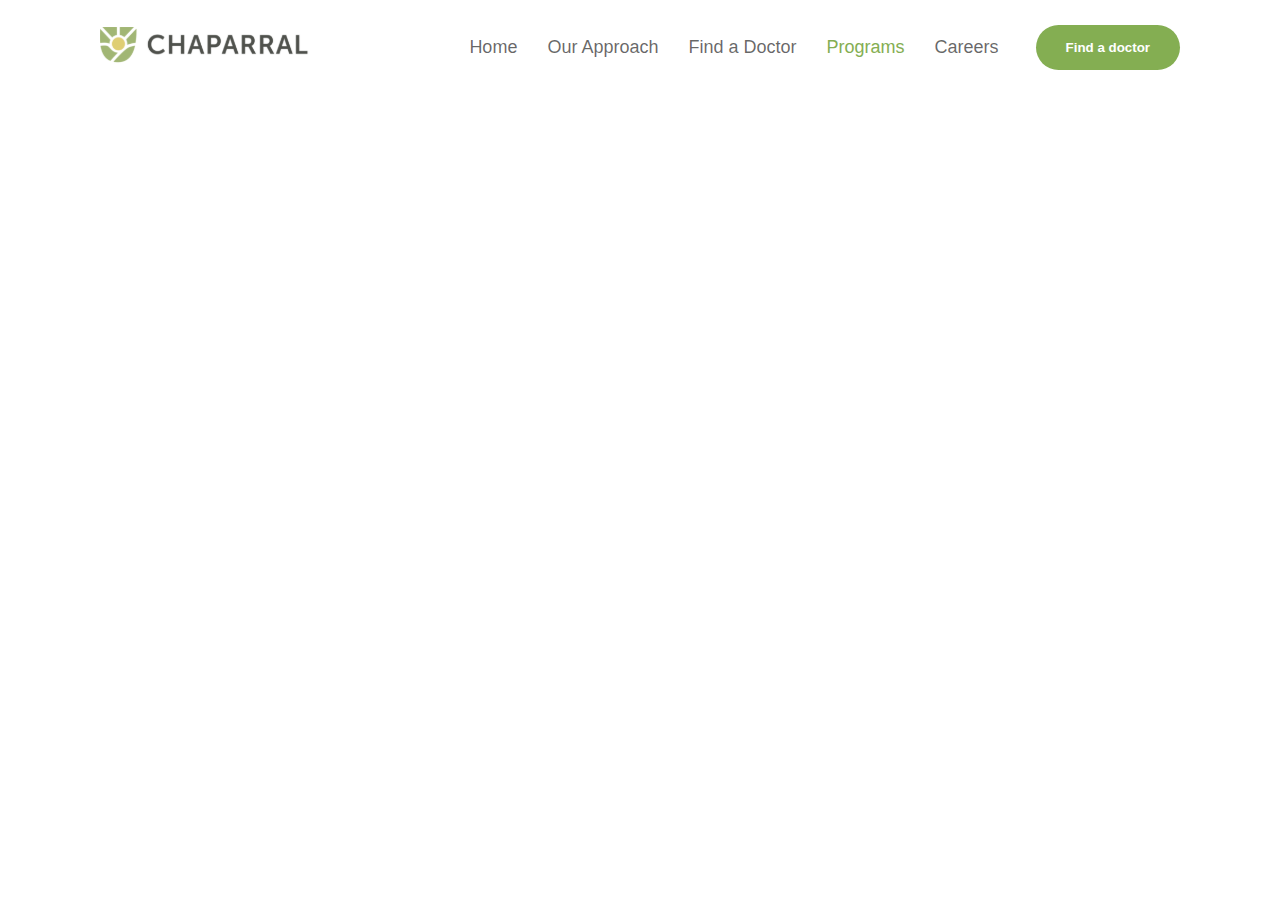
==== progarms.html @ a3523f10 "nav bar" ====
<!DOCTYPE html>
<html lang="en">
  <head>
    <meta charset="UTF-8" />
    <meta http-equiv="X-UA-Compatible" content="IE=edge" />
    <meta name="viewport" content="width=device-width, initial-scale=1.0" />
    <link rel="stylesheet" href="./assets/fonts/fraunces/stylesheet.css" />
    <link rel="stylesheet" href="./assets/fonts/Inter/stylesheet.css" />
    <link rel="stylesheet" href="./css/programs.css" />
    <link rel="stylesheet" href="./css/shared.css" />
    <title>Programs</title>
  </head>
  <body>
    <!-- header section -->
    <header class="header">
      <div class="container">
        <div class="header-navbar d-flex between items-center">
          <figure class="header-navbar__banner">
            <img src="./assets/images/header/logo.svg" alt="nav banner" />
          </figure>
          <div class="header-navbar-items d-flex items-center">
            <ul class="navbar-items list-none d-flex">
              <li class="navbar-item">
                <a href="#" class="nav-item">Home</a>
              </li>
              <li class="navbar-item">
                <a href="#" class="nav-item">Our Approach</a>
              </li>
              <li class="navbar-item">
                <a href="#" class="nav-item">Find a Doctor</a>
              </li>
              <li class="navbar-item">
                <a href="#" class="nav-item active">Programs</a>
              </li>
              <li class="navbar-item">
                <a href="#" class="nav-item">Careers</a>
              </li>
            </ul>
            <div class="section-btn d-flex items-center">
              <button type="button" class="btn nav-btn">
                <a href="#" class="link">Find a doctor</a>
              </button>

              <button type="button" class="nav-icon">
                <span class="nav-icon__item"></span>
                <span class="nav-icon__item"></span>
                <span class="nav-icon__item"></span>
              </button>
            </div>
          </div>
        </div>
      </div>
    </header>
    <!-- /header section -->
  </body>
</html>
---- assets/fonts/fraunces/stylesheet.css ----
@font-face {
  font-family: "Fraunces 9pt";
  src: url("Fraunces9pt-SemiBoldItalic.eot");
  src: url("Fraunces9pt-SemiBoldItalic.eot?#iefix") format("embedded-opentype"),
    url("Fraunces9pt-SemiBoldItalic.woff") format("woff"),
    url("Fraunces9pt-SemiBoldItalic.ttf") format("truetype"),
    url("Fraunces9pt-SemiBoldItalic.svg#Fraunces9pt-SemiBoldItalic")
      format("svg");
  font-weight: 600;
  font-style: italic;
  font-display: swap;
}

@font-face {
  font-family: "Fraunces 9pt";
  src: url("Fraunces9pt-Regular.eot");
  src: url("Fraunces9pt-Regular.eot?#iefix") format("embedded-opentype"),
    url("Fraunces9pt-Regular.woff") format("woff"),
    url("Fraunces9pt-Regular.ttf") format("truetype"),
    url("Fraunces9pt-Regular.svg#Fraunces9pt-Regular") format("svg");
  font-weight: normal;
  font-style: normal;
  font-display: swap;
}
---- assets/fonts/Inter/stylesheet.css ----
@font-face {
    font-family: 'Inter';
    src: url('Inter-Regular.eot');
    src: url('Inter-Regular.eot?#iefix') format('embedded-opentype'),
        url('Inter-Regular.woff') format('woff'),
        url('Inter-Regular.ttf') format('truetype'),
        url('Inter-Regular.svg#Inter-Regular') format('svg');
    font-weight: normal;
    font-style: normal;
    font-display: swap;
}
---- css/shared.css ----
* {
  margin: 0;
  padding: 0;
  box-sizing: border-box;
}

.container {
  max-width: 1440px;
  margin: 0 auto;
  padding: 0 145px;
}

/* HEADER SECTION */
.header-navbar {
  padding-top: 25px;
  padding-bottom: 25px;
}

.header-navbar-items {
  gap: 37px;
}

.navbar-items {
  gap: 30px;
}

.nav-icon {
  display: none;
  flex-direction: column;
  gap: 6px;
  cursor: pointer;
  background-color: #ffff;
  border: none;
  margin-left: 30px;
}

.nav-icon__item {
  width: 30px;
  height: 4px;
  background-color: black;
  border-radius: 100px;
}

/* button */
.btn {
  border-radius: 40px;
  padding: 15px 30px;
  background-color: #84ae52;
  font-weight: 700;
  border: none;
  cursor: pointer;
}

.btn a {
  color: #ffffff;
  font-family: "Inter", sans-serif;
}

.btn:hover {
  background-color: #659727;
}

/* Nav bar */
.nav-item {
  text-decoration: none;
  color: rgba(0, 0, 0, 0.6);
  font-size: 18px;
  font-family: "Inter", sans-serif;
}

.nav-item:hover {
  color: #84ae52;
}

.active {
  color: #84ae52;
}

.nav-color {
  color: rgba(0, 0, 0, 0.6);
}

.link {
  text-decoration: none;
}

.list-none {
  list-style: none;
}

/* Flex  */
.d-flex {
  display: flex;
}

.between {
  justify-content: space-between;
}

.items-center {
  align-items: center;
}

/* Title */
.main-title {
  font-size: 60px;
  line-height: 69px;
  font-family: "Fraunces 9pt";
  font-weight: 600;
}

.section-title {
  font-size: 44px;
  line-height: 54px;
  font-family: "Fraunces 9pt";
  font-weight: 600;
}

.section-subtitle {
  color: rgba(0, 0, 0, 0.6);
  font-size: 24px;
  font-family: "Inter";
}

.info {
  color: rgba(0, 0, 0, 0.6);
  font-family: "Inter";
}

/* Size */
.fs-24 {
  font-size: 24px;
}

.fs-18 {
  font-size: 18px;
}

@media (max-width: 1300px) {
  .container {
    padding: 0 100px;
  }
}

@media (max-width: 1200px) {
  .navbar-items {
    display: none;
  }

  .nav-icon {
    display: flex;
  }
}

@media (max-width: 992px) {
}

@media (max-width: 768px) {
  .container {
    padding: 0 30px;
  }
}

@media (max-width: 576px) {
  .container {
    padding: 0 20px;
  }

  .nav-btn {
    display: none;
  }

  .header-navbar__banner img {
    width: 98%;
  }

  .header-navbar {
    padding: 20px 0;
  }
}
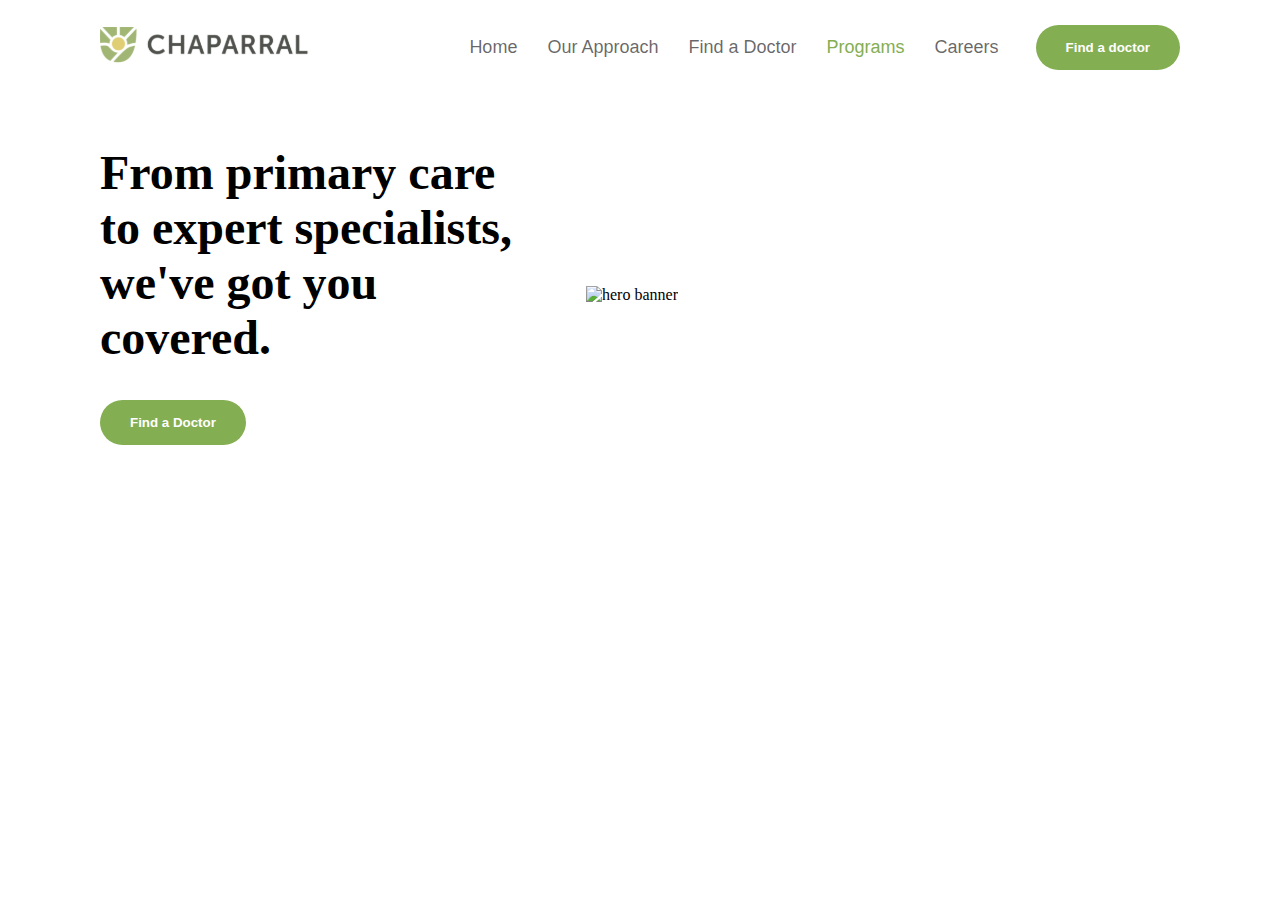
==== commit 12fa98ef: "hero section" ====
--- a/progarms.html
+++ b/progarms.html
@@ -52,5 +52,25 @@
       </div>
     </header>
     <!-- /header section -->
+
+    <!-- Hero section -->
+    <section class="hero">
+      <div class="container">
+        <div class="hero-items d-flex between items-center">
+          <div class="hero-info">
+            <h1 class="hero-title main-title">
+              From primary care to expert specialists, we've got you covered.
+            </h1>
+            <button class="btn hero-btn" type="button">
+              <a href="#" class="link">Find a Doctor</a>
+            </button>
+          </div>
+          <div class="hero-banner">
+            <img src="./assets/images/hero/hero-banner.svg" alt="hero banner" />
+          </div>
+        </div>
+      </div>
+    </section>
+    <!-- /Hero section -->
   </body>
 </html>
--- a/css/programs.css
+++ b/css/programs.css
@@ -0,0 +1,78 @@
+/* Hero styles */
+.hero-btn {
+  margin-top: 35px;
+}
+
+.hero-items {
+  padding-top: 50px;
+}
+
+.hero-info {
+  width: 40%;
+}
+
+.hero-title {
+  font-size: 60px;
+  line-height: 66px;
+}
+
+.hero-banner {
+  width: 55%;
+}
+
+.hero-banner img {
+  width: 100%;
+}
+
+@media (max-width: 1300px) {
+  /* HERO */
+  .hero-title {
+    font-size: 48px;
+    line-height: 55px;
+  }
+}
+
+@media (max-width: 1200px) {
+  /* HERO */
+  .hero-title {
+    font-size: 38px;
+  }
+}
+
+@media (max-width: 992px) {
+  /* HERO */
+  .hero-items {
+    flex-direction: column;
+    text-align: center;
+  }
+
+  .hero-info {
+    width: 100%;
+  }
+
+  .hero-banner {
+    margin-top: 50px;
+    width: 100%;
+  }
+}
+
+@media (max-width: 576px) {
+  /* HERO */
+  .hero-title {
+    font-size: 24px;
+    line-height: 30px;
+  }
+
+  .hero-btn {
+    margin-top: 20px;
+  }
+
+  .hero-banner {
+    margin-top: 25px;
+  }
+
+  .btn {
+    padding: 10px;
+    width: 80%;
+  }
+}
--- a/css/shared.css
+++ b/css/shared.css
@@ -2,6 +2,7 @@
   margin: 0;
   padding: 0;
   box-sizing: border-box;
+  transition: 0.2s;
 }
 
 .container {
@@ -103,8 +104,6 @@
 
 /* Title */
 .main-title {
-  font-size: 60px;
-  line-height: 69px;
   font-family: "Fraunces 9pt";
   font-weight: 600;
 }
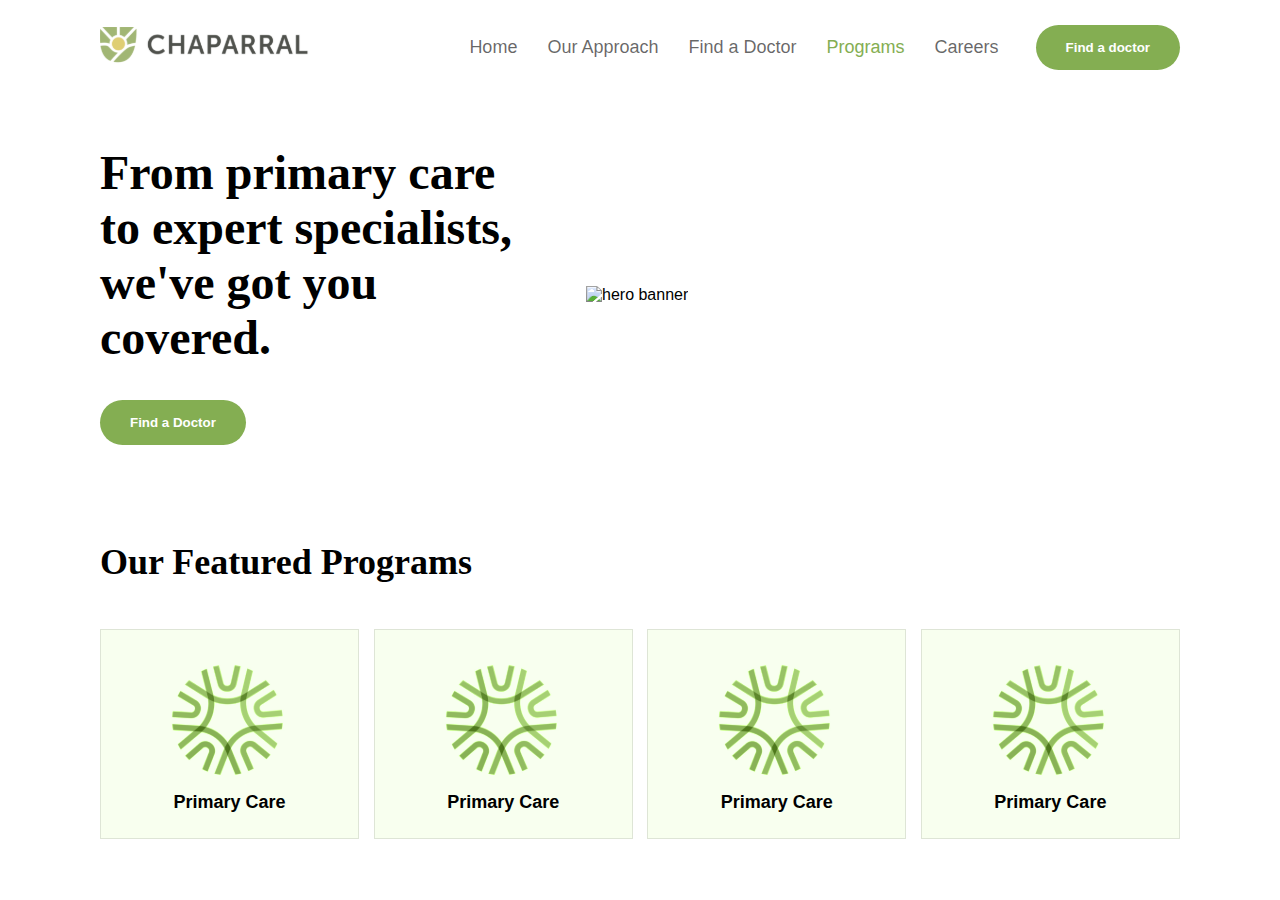
==== commit 79a011f4: "progarms section" ====
--- a/progarms.html
+++ b/progarms.html
@@ -72,5 +72,33 @@
       </div>
     </section>
     <!-- /Hero section -->
+
+    <!-- Programs section -->
+    <section class="programs">
+      <div class="container">
+        <h2 class="section-title programs-title fs-36">
+          Our Featured Programs
+        </h2>
+        <div class="programs-cards d-flex">
+          <div class="programs-card text-center">
+            <img src="./assets/images/programs/img-1.svg" alt="card img" />
+            <p class="fs-18">Primary Care</p>
+          </div>
+          <div class="programs-card text-center">
+            <img src="./assets/images/programs/img-1.svg" alt="card img" />
+            <p class="fs-18">Primary Care</p>
+          </div>
+          <div class="programs-card text-center">
+            <img src="./assets/images/programs/img-1.svg" alt="card img" />
+            <p class="fs-18">Primary Care</p>
+          </div>
+          <div class="programs-card text-center">
+            <img src="./assets/images/programs/img-1.svg" alt="card img" />
+            <p class="fs-18">Primary Care</p>
+          </div>
+        </div>
+      </div>
+    </section>
+    <!-- /Programs section -->
   </body>
 </html>
--- a/css/programs.css
+++ b/css/programs.css
@@ -24,12 +24,41 @@
   width: 100%;
 }
 
+/* PROGRAMS STYLES */
+.programs {
+  margin-top: 90px;
+}
+
+.programs-cards {
+  margin-top: 40px;
+  justify-content: space-between;
+}
+
+.programs-cards img {
+  width: 100%;
+}
+
+.programs-card {
+  cursor: pointer;
+  border: 1px solid #0000001a;
+  padding: 25px 62px;
+  width: 24%;
+  background-color: #f8ffef;
+  font-weight: 600;
+}
+
+.programs-card:hover {
+  background: #f3f3f3;
+}
+
 @media (max-width: 1300px) {
   /* HERO */
   .hero-title {
     font-size: 48px;
     line-height: 55px;
   }
+
+  /* PROGRAMS */
 }
 
 @media (max-width: 1200px) {
@@ -37,13 +66,14 @@
   .hero-title {
     font-size: 38px;
   }
+
+  /* PROGRAMS */
 }
 
 @media (max-width: 992px) {
   /* HERO */
   .hero-items {
     flex-direction: column;
-    text-align: center;
   }
 
   .hero-info {
@@ -53,6 +83,22 @@
   .hero-banner {
     margin-top: 50px;
     width: 100%;
+  }
+
+  /* PROGRAMS */
+  .programs-cards {
+    margin-top: 30px;
+    flex-wrap: wrap;
+    gap: 30px;
+    justify-content: space-evenly;
+  }
+
+  .programs-card {
+    width: 40%;
+  }
+
+  .fs-18 {
+    font-size: 16px;
   }
 }
 
@@ -75,4 +121,27 @@
     padding: 10px;
     width: 80%;
   }
+
+  /* PROGRAMS */
+  .programs {
+    margin-top: 30px;
+  }
+
+  .programs-cards {
+    gap: 25px;
+    margin-top: 20px;
+  }
+
+  .programs-card {
+    width: 70%;
+    padding: 25px 20px;
+  }
+
+  .programs-card img {
+    width: 90%;
+  }
+
+  .fs-36px {
+    font-size: 24px;
+  }
 }
--- a/css/shared.css
+++ b/css/shared.css
@@ -3,6 +3,7 @@
   padding: 0;
   box-sizing: border-box;
   transition: 0.2s;
+  font-family: sans-serif;
 }
 
 .container {
@@ -117,7 +118,6 @@
 
 .section-subtitle {
   color: rgba(0, 0, 0, 0.6);
-  font-size: 24px;
   font-family: "Inter";
 }
 
@@ -126,7 +126,15 @@
   font-family: "Inter";
 }
 
+.text-center {
+  text-align: center;
+}
+
 /* Size */
+.fs-36 {
+  font-size: 36px;
+}
+
 .fs-24 {
   font-size: 24px;
 }
@@ -152,6 +160,9 @@
 }
 
 @media (max-width: 992px) {
+  .container {
+    text-align: center;
+  }
 }
 
 @media (max-width: 768px) {
@@ -176,4 +187,12 @@
   .header-navbar {
     padding: 20px 0;
   }
+
+  .fs-36 {
+    font-size: 24px;
+  }
+
+  .fs-18 {
+    font-size: 16px;
+  }
 }
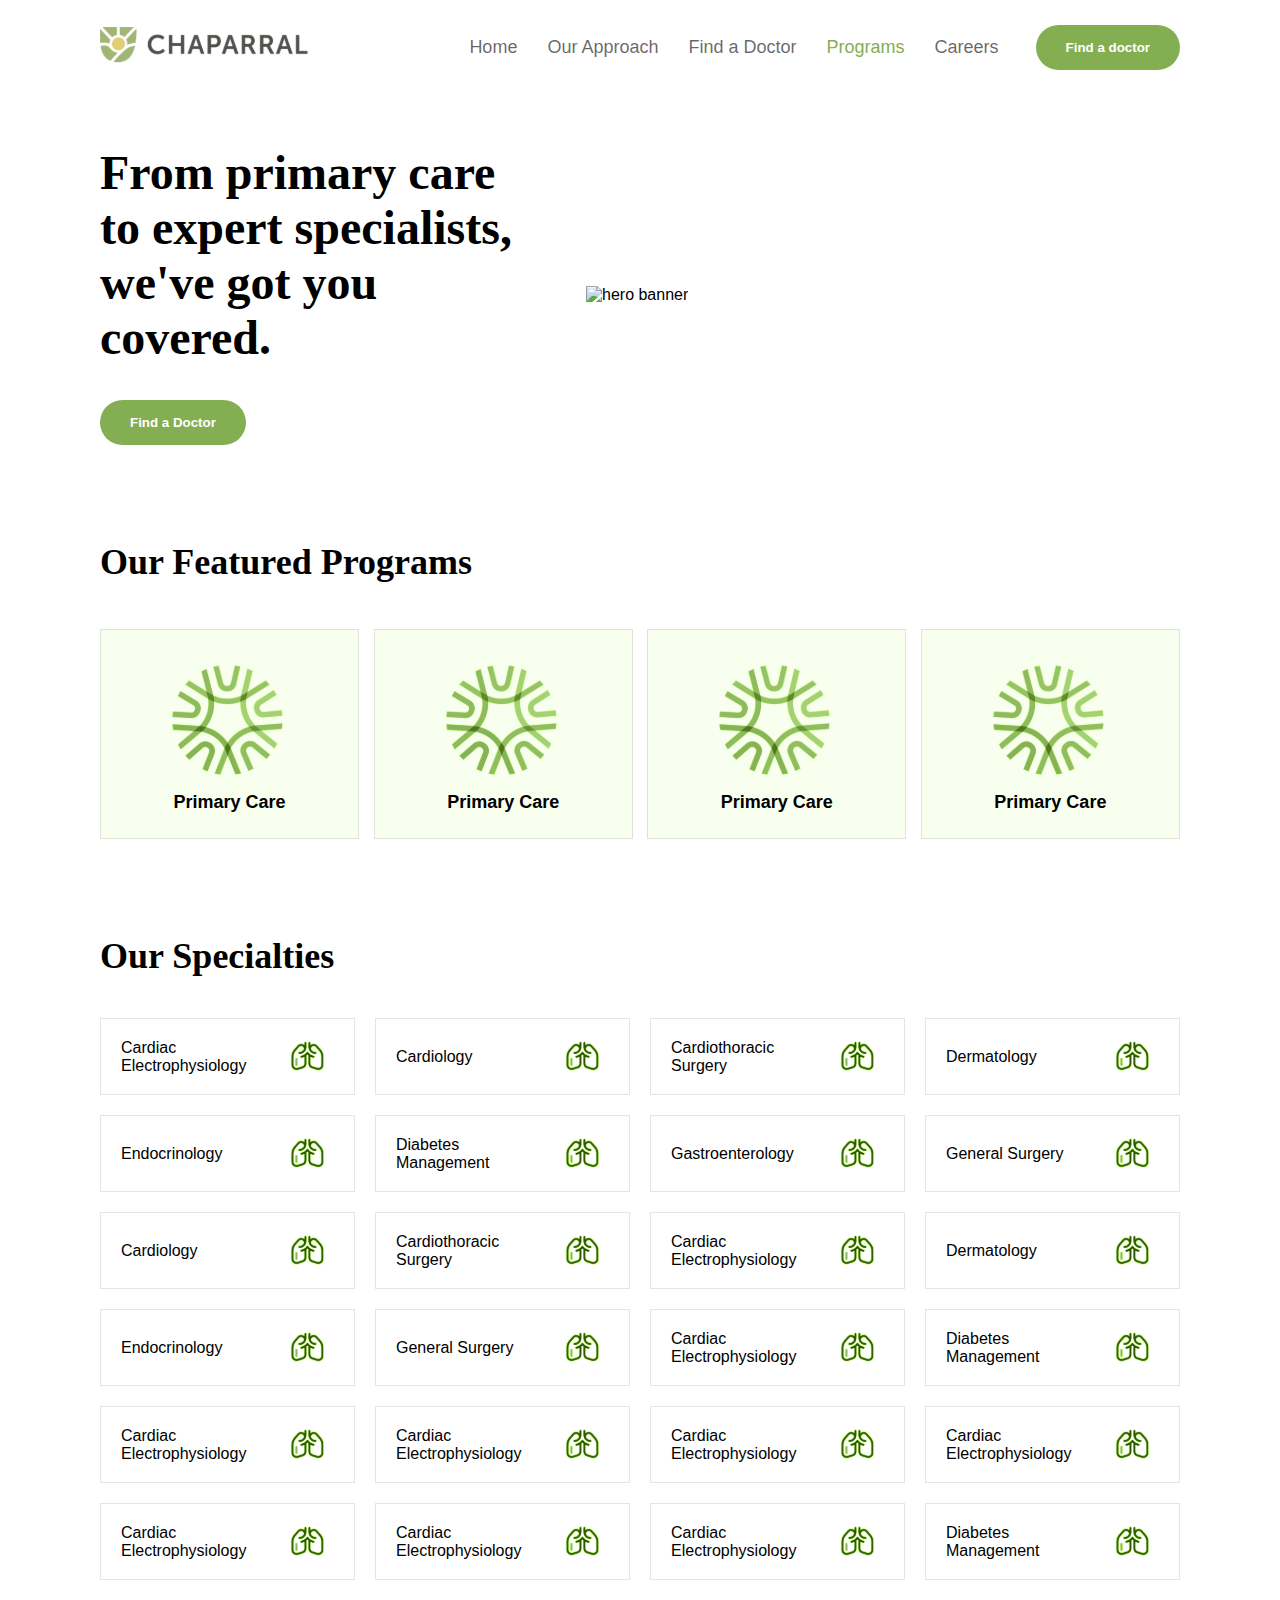
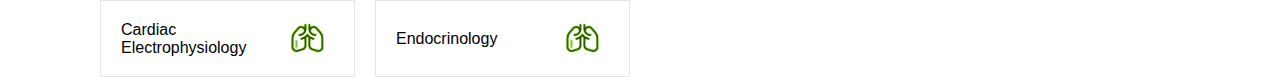
==== commit 539d3e88: "Specialties section" ====
--- a/progarms.html
+++ b/progarms.html
@@ -100,5 +100,119 @@
       </div>
     </section>
     <!-- /Programs section -->
+
+    <!-- Specialties section -->
+    <section class="specialties">
+      <div class="container">
+        <h2 class="section-title fs-36 specialties-title">Our Specialties</h2>
+        <div class="specialties-cards">
+          <div class="specialties-card d-flex between items-center">
+            <p class="specialties-card_info">Cardiac Electrophysiology</p>
+            <img src="./assets/images/spetialties/img.svg" alt="img" />
+          </div>
+          <div class="specialties-card d-flex between items-center">
+            <p class="specialties-card_info">Cardiology</p>
+            <img src="./assets/images/spetialties/img.svg" alt="img" />
+          </div>
+          <div class="specialties-card d-flex between items-center">
+            <p class="specialties-card_info">Cardiothoracic Surgery</p>
+            <img src="./assets/images/spetialties/img.svg" alt="img" />
+          </div>
+          <div class="specialties-card d-flex between items-center">
+            <p class="specialties-card_info">Dermatology</p>
+            <img src="./assets/images/spetialties/img.svg" alt="img" />
+          </div>
+          <div class="specialties-card d-flex between items-center">
+            <p class="specialties-card_info">Endocrinology</p>
+            <img src="./assets/images/spetialties/img.svg" alt="img" />
+          </div>
+          <div class="specialties-card d-flex between items-center">
+            <p class="specialties-card_info">Diabetes Management</p>
+            <img src="./assets/images/spetialties/img.svg" alt="img" />
+          </div>
+          <div class="specialties-card d-flex between items-center">
+            <p class="specialties-card_info">Gastroenterology</p>
+            <img src="./assets/images/spetialties/img.svg" alt="img" />
+          </div>
+          <div class="specialties-card d-flex between items-center">
+            <p class="specialties-card_info">General Surgery</p>
+            <img src="./assets/images/spetialties/img.svg" alt="img" />
+          </div>
+          <div class="specialties-card d-flex between items-center">
+            <p class="specialties-card_info">Cardiology</p>
+            <img src="./assets/images/spetialties/img.svg" alt="img" />
+          </div>
+          <div class="specialties-card d-flex between items-center">
+            <p class="specialties-card_info">Cardiothoracic Surgery</p>
+            <img src="./assets/images/spetialties/img.svg" alt="img" />
+          </div>
+          <div class="specialties-card d-flex between items-center">
+            <p class="specialties-card_info">Cardiac Electrophysiology</p>
+            <img src="./assets/images/spetialties/img.svg" alt="img" />
+          </div>
+          <div class="specialties-card d-flex between items-center">
+            <p class="specialties-card_info">Dermatology</p>
+            <img src="./assets/images/spetialties/img.svg" alt="img" />
+          </div>
+          <div class="specialties-card d-flex between items-center">
+            <p class="specialties-card_info">Endocrinology</p>
+            <img src="./assets/images/spetialties/img.svg" alt="img" />
+          </div>
+          <div class="specialties-card d-flex between items-center">
+            <p class="specialties-card_info">General Surgery</p>
+            <img src="./assets/images/spetialties/img.svg" alt="img" />
+          </div>
+          <div class="specialties-card d-flex between items-center">
+            <p class="specialties-card_info">Cardiac Electrophysiology</p>
+            <img src="./assets/images/spetialties/img.svg" alt="img" />
+          </div>
+          <div class="specialties-card d-flex between items-center">
+            <p class="specialties-card_info">Diabetes Management</p>
+            <img src="./assets/images/spetialties/img.svg" alt="img" />
+          </div>
+          <div class="specialties-card d-flex between items-center">
+            <p class="specialties-card_info">Cardiac Electrophysiology</p>
+            <img src="./assets/images/spetialties/img.svg" alt="img" />
+          </div>
+          <div class="specialties-card d-flex between items-center">
+            <p class="specialties-card_info">Cardiac Electrophysiology</p>
+            <img src="./assets/images/spetialties/img.svg" alt="img" />
+          </div>
+          <div class="specialties-card d-flex between items-center">
+            <p class="specialties-card_info">Cardiac Electrophysiology</p>
+            <img src="./assets/images/spetialties/img.svg" alt="img" />
+          </div>
+          <div class="specialties-card d-flex between items-center">
+            <p class="specialties-card_info">Cardiac Electrophysiology</p>
+            <img src="./assets/images/spetialties/img.svg" alt="img" />
+          </div>
+          <div class="specialties-card d-flex between items-center">
+            <p class="specialties-card_info">Cardiac Electrophysiology</p>
+            <img src="./assets/images/spetialties/img.svg" alt="img" />
+          </div>
+          <div class="specialties-card d-flex between items-center">
+            <p class="specialties-card_info">Cardiac Electrophysiology</p>
+            <img src="./assets/images/spetialties/img.svg" alt="img" />
+          </div>
+          <div class="specialties-card d-flex between items-center">
+            <p class="specialties-card_info">Cardiac Electrophysiology</p>
+            <img src="./assets/images/spetialties/img.svg" alt="img" />
+          </div>
+          <div class="specialties-card d-flex between items-center">
+            <p class="specialties-card_info">Diabetes Management</p>
+            <img src="./assets/images/spetialties/img.svg" alt="img" />
+          </div>
+          <div class="specialties-card d-flex between items-center">
+            <p class="specialties-card_info">Cardiac Electrophysiology</p>
+            <img src="./assets/images/spetialties/img.svg" alt="img" />
+          </div>
+          <div class="specialties-card d-flex between items-center">
+            <p class="specialties-card_info">Endocrinology</p>
+            <img src="./assets/images/spetialties/img.svg" alt="img" />
+          </div>
+        </div>
+      </div>
+    </section>
+    <!-- /Specialties section -->
   </body>
 </html>
--- a/css/programs.css
+++ b/css/programs.css
@@ -51,6 +51,30 @@
   background: #f3f3f3;
 }
 
+/* SPECIALTIES SECTION */
+.specialties {
+  margin-top: 90px;
+}
+
+.specialties-cards {
+  margin-top: 35px;
+  display: grid;
+  grid-template-columns: repeat(4, 1fr);
+  grid-template-rows: repeat(6, 1fr);
+  grid-column-gap: 20px;
+  grid-row-gap: 20px;
+}
+
+.specialties-card {
+  cursor: pointer;
+  padding: 15px 20px;
+  border: 1px solid #0000001a;
+}
+
+.specialties-card:hover {
+  background-color: #f3f1f1;
+}
+
 @media (max-width: 1300px) {
   /* HERO */
   .hero-title {
@@ -68,6 +92,11 @@
   }
 
   /* PROGRAMS */
+
+  /* SPECIALTIES */
+  .specialties-cards {
+    grid-template-columns: repeat(3, 1fr);
+  }
 }
 
 @media (max-width: 992px) {
@@ -99,6 +128,12 @@
 
   .fs-18 {
     font-size: 16px;
+  }
+
+  /* SPECIALTIES */
+  .specialties-cards {
+    text-align: start;
+    grid-template-columns: repeat(2, 1fr);
   }
 }
 
@@ -141,7 +176,21 @@
     width: 90%;
   }
 
-  .fs-36px {
-    font-size: 24px;
+  /* SPECIALTIES */
+  .specialties {
+    margin-top: 30px;
+  }
+
+  .specialties-title {
+    margin-top: 25px;
+  }
+
+  .specialties-cards {
+    margin-top: 10px;
+    grid-template-columns: 1fr;
+  }
+
+  .specialties-card {
+    padding: 15px 50px;
   }
 }
